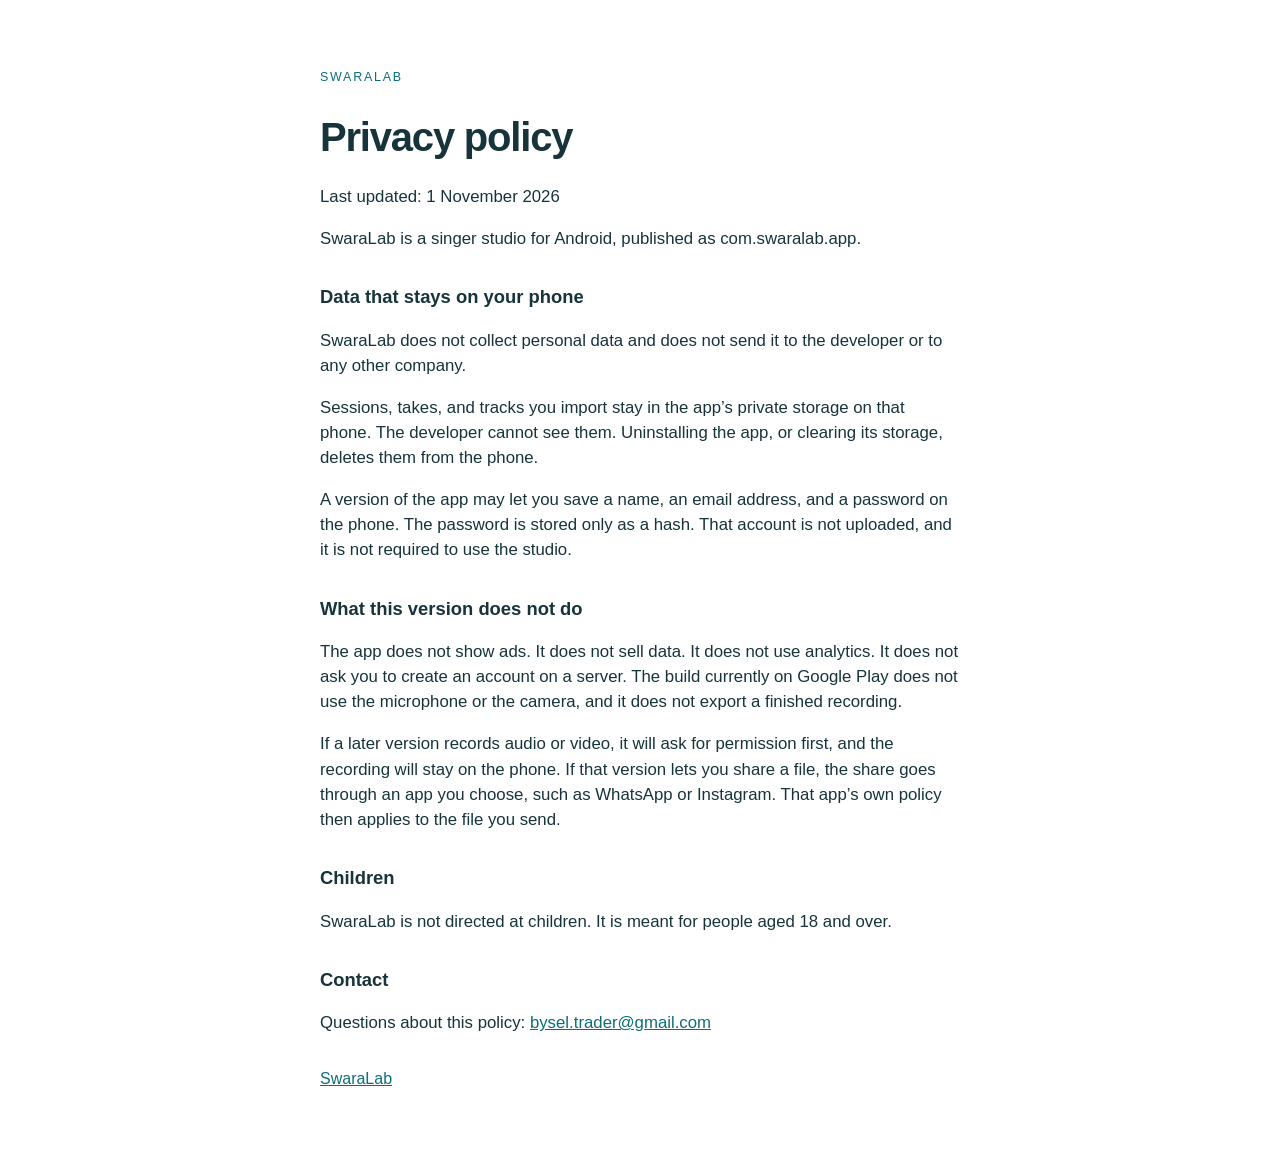
==== docs/privacy/index.html @ 5c25e460 "Publish the SwaraLab site so Play can open the privacy policy. Co-authored-by: Cursor <cursoragent@c" ====
<!DOCTYPE html>
<html lang="en">
<head>
  <meta charset="utf-8">
  <meta name="viewport" content="width=device-width, initial-scale=1">
  <title>SwaraLab privacy policy</title>
  <link rel="icon" href="../icon.png">
  <link rel="stylesheet" href="../site.css">
</head>
<body>
  <main>
    <p class="mark">SwaraLab</p>
    <h1>Privacy policy</h1>
    <p>Last updated: 1 November 2026</p>
    <p>SwaraLab is a singer studio for Android, published as com.swaralab.app.</p>

    <h2>Data that stays on your phone</h2>
    <p>SwaraLab does not collect personal data and does not send it to the developer or to any other company.</p>
    <p>Sessions, takes, and tracks you import stay in the app’s private storage on that phone. The developer cannot see them. Uninstalling the app, or clearing its storage, deletes them from the phone.</p>
    <p>A version of the app may let you save a name, an email address, and a password on the phone. The password is stored only as a hash. That account is not uploaded, and it is not required to use the studio.</p>

    <h2>What this version does not do</h2>
    <p>The app does not show ads. It does not sell data. It does not use analytics. It does not ask you to create an account on a server. The build currently on Google Play does not use the microphone or the camera, and it does not export a finished recording.</p>
    <p>If a later version records audio or video, it will ask for permission first, and the recording will stay on the phone. If that version lets you share a file, the share goes through an app you choose, such as WhatsApp or Instagram. That app’s own policy then applies to the file you send.</p>

    <h2>Children</h2>
    <p>SwaraLab is not directed at children. It is meant for people aged 18 and over.</p>

    <h2>Contact</h2>
    <p>Questions about this policy: <a href="mailto:bysel.trader@gmail.com">bysel.trader@gmail.com</a></p>
    <nav>
      <a href="../">SwaraLab</a>
    </nav>
  </main>
</body>
</html>
---- docs/site.css ----
:root {
  color: #16343a;
  background: #ffffff;
  font-family: "Segoe UI", Helvetica, Arial, sans-serif;
  line-height: 1.5;
}

body {
  margin: 0;
}

main {
  max-width: 40rem;
  margin: 0 auto;
  padding: 3.5rem 1.5rem 4rem;
}

img {
  width: 7.5rem;
  height: 7.5rem;
}

h1 {
  margin: 1.25rem 0 0.25rem;
  font-size: 2.5rem;
  font-weight: 650;
  letter-spacing: -0.03em;
}

h1 span {
  color: #c4922a;
}

h2 {
  margin: 2rem 0 0.5rem;
  font-size: 1.15rem;
}

p,
li {
  font-size: 1.05rem;
}

a {
  color: #0c6e78;
}

.mark {
  color: #0c6e78;
  letter-spacing: 0.14em;
  text-transform: uppercase;
  font-size: 0.78rem;
}

nav {
  margin-top: 2rem;
}

nav a {
  margin-right: 1.25rem;
}
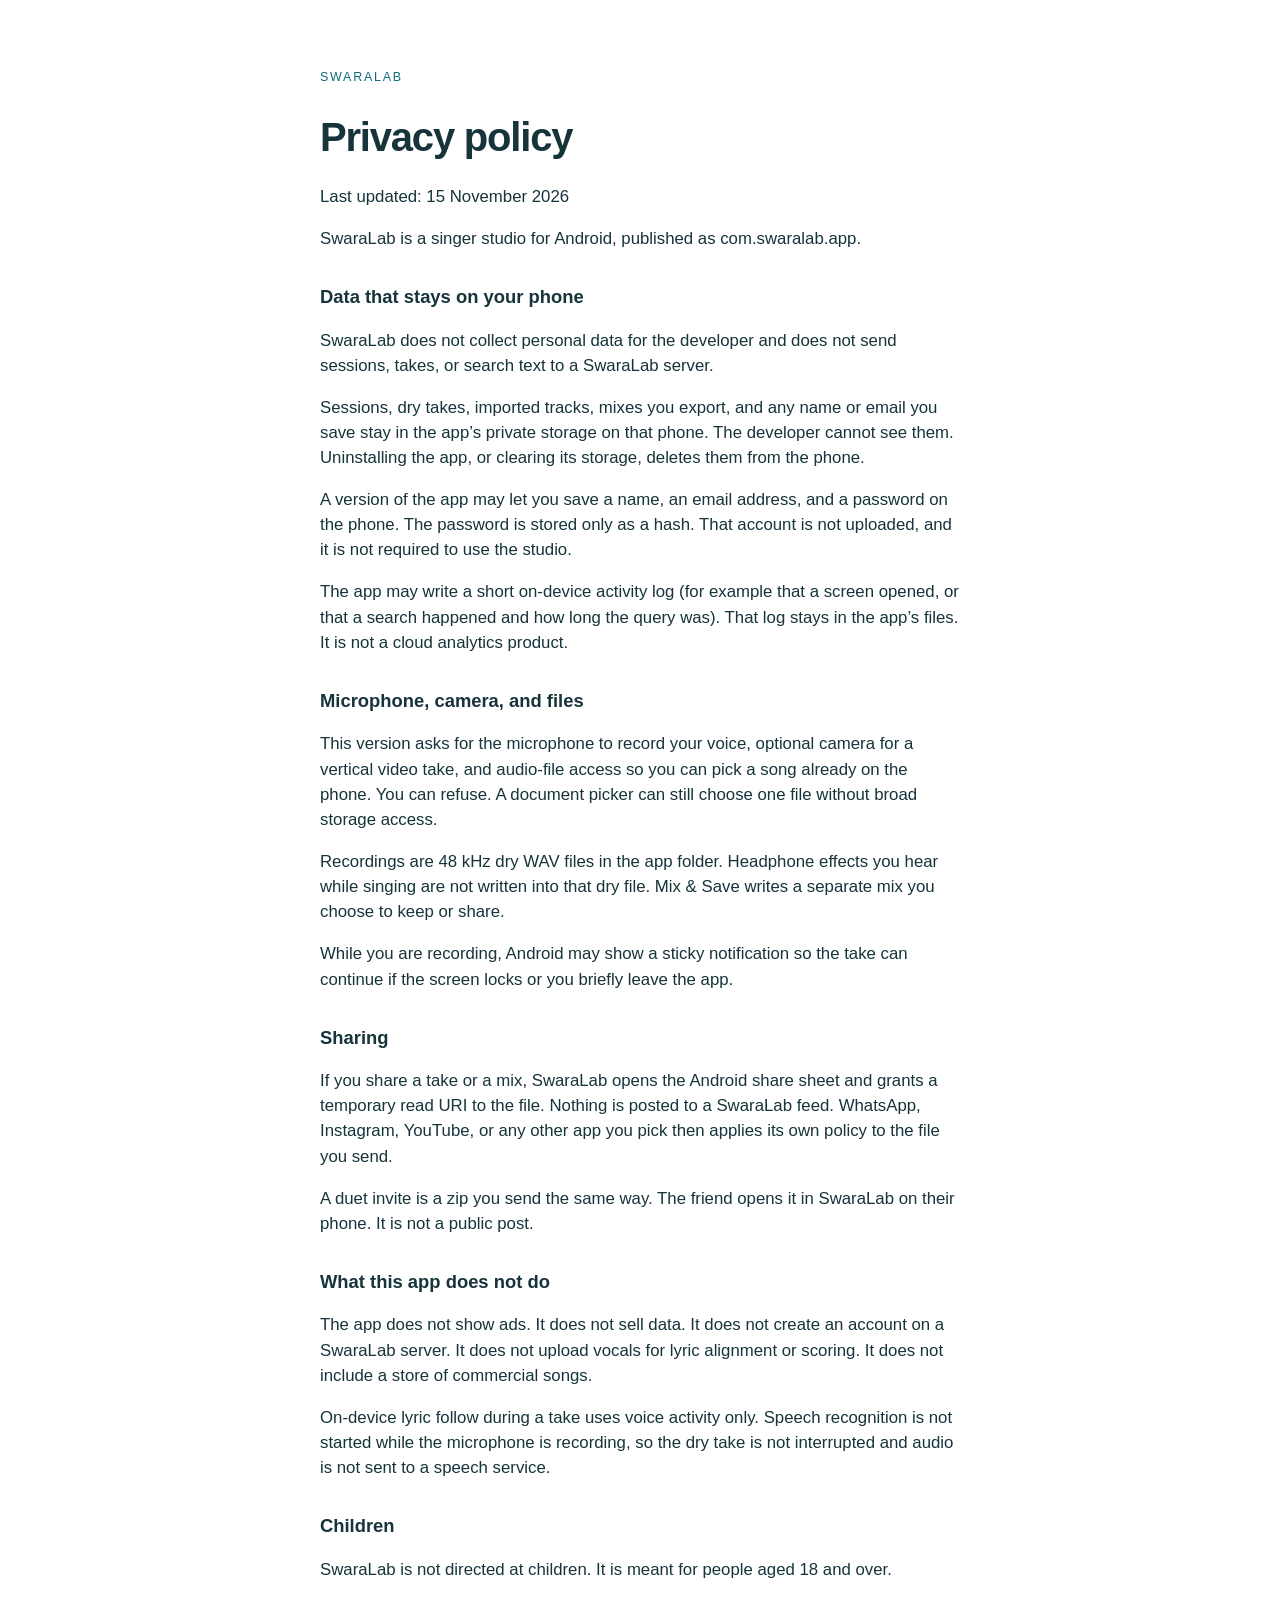
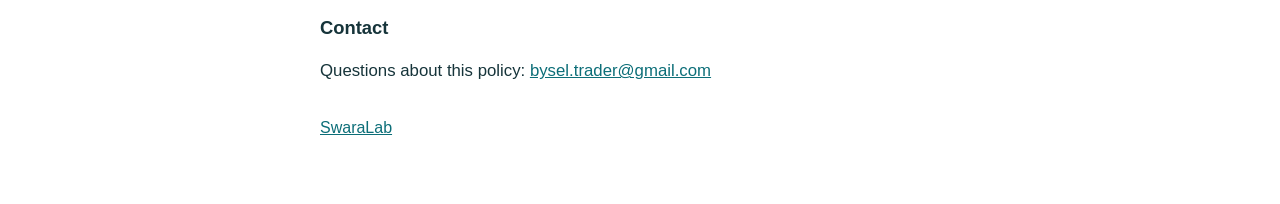
==== commit 378b2e10: "Let singers keep a take if the screen locks, line vocals with a click, and compare takes in the mix." ====
--- a/docs/privacy/index.html
+++ b/docs/privacy/index.html
@@ -11,17 +11,27 @@
   <main>
     <p class="mark">SwaraLab</p>
     <h1>Privacy policy</h1>
-    <p>Last updated: 1 November 2026</p>
+    <p>Last updated: 15 November 2026</p>
     <p>SwaraLab is a singer studio for Android, published as com.swaralab.app.</p>
 
     <h2>Data that stays on your phone</h2>
-    <p>SwaraLab does not collect personal data and does not send it to the developer or to any other company.</p>
-    <p>Sessions, takes, and tracks you import stay in the app’s private storage on that phone. The developer cannot see them. Uninstalling the app, or clearing its storage, deletes them from the phone.</p>
+    <p>SwaraLab does not collect personal data for the developer and does not send sessions, takes, or search text to a SwaraLab server.</p>
+    <p>Sessions, dry takes, imported tracks, mixes you export, and any name or email you save stay in the app’s private storage on that phone. The developer cannot see them. Uninstalling the app, or clearing its storage, deletes them from the phone.</p>
     <p>A version of the app may let you save a name, an email address, and a password on the phone. The password is stored only as a hash. That account is not uploaded, and it is not required to use the studio.</p>
+    <p>The app may write a short on-device activity log (for example that a screen opened, or that a search happened and how long the query was). That log stays in the app’s files. It is not a cloud analytics product.</p>
 
-    <h2>What this version does not do</h2>
-    <p>The app does not show ads. It does not sell data. It does not use analytics. It does not ask you to create an account on a server. The build currently on Google Play does not use the microphone or the camera, and it does not export a finished recording.</p>
-    <p>If a later version records audio or video, it will ask for permission first, and the recording will stay on the phone. If that version lets you share a file, the share goes through an app you choose, such as WhatsApp or Instagram. That app’s own policy then applies to the file you send.</p>
+    <h2>Microphone, camera, and files</h2>
+    <p>This version asks for the microphone to record your voice, optional camera for a vertical video take, and audio-file access so you can pick a song already on the phone. You can refuse. A document picker can still choose one file without broad storage access.</p>
+    <p>Recordings are 48 kHz dry WAV files in the app folder. Headphone effects you hear while singing are not written into that dry file. Mix &amp; Save writes a separate mix you choose to keep or share.</p>
+    <p>While you are recording, Android may show a sticky notification so the take can continue if the screen locks or you briefly leave the app.</p>
+
+    <h2>Sharing</h2>
+    <p>If you share a take or a mix, SwaraLab opens the Android share sheet and grants a temporary read URI to the file. Nothing is posted to a SwaraLab feed. WhatsApp, Instagram, YouTube, or any other app you pick then applies its own policy to the file you send.</p>
+    <p>A duet invite is a zip you send the same way. The friend opens it in SwaraLab on their phone. It is not a public post.</p>
+
+    <h2>What this app does not do</h2>
+    <p>The app does not show ads. It does not sell data. It does not create an account on a SwaraLab server. It does not upload vocals for lyric alignment or scoring. It does not include a store of commercial songs.</p>
+    <p>On-device lyric follow during a take uses voice activity only. Speech recognition is not started while the microphone is recording, so the dry take is not interrupted and audio is not sent to a speech service.</p>
 
     <h2>Children</h2>
     <p>SwaraLab is not directed at children. It is meant for people aged 18 and over.</p>
